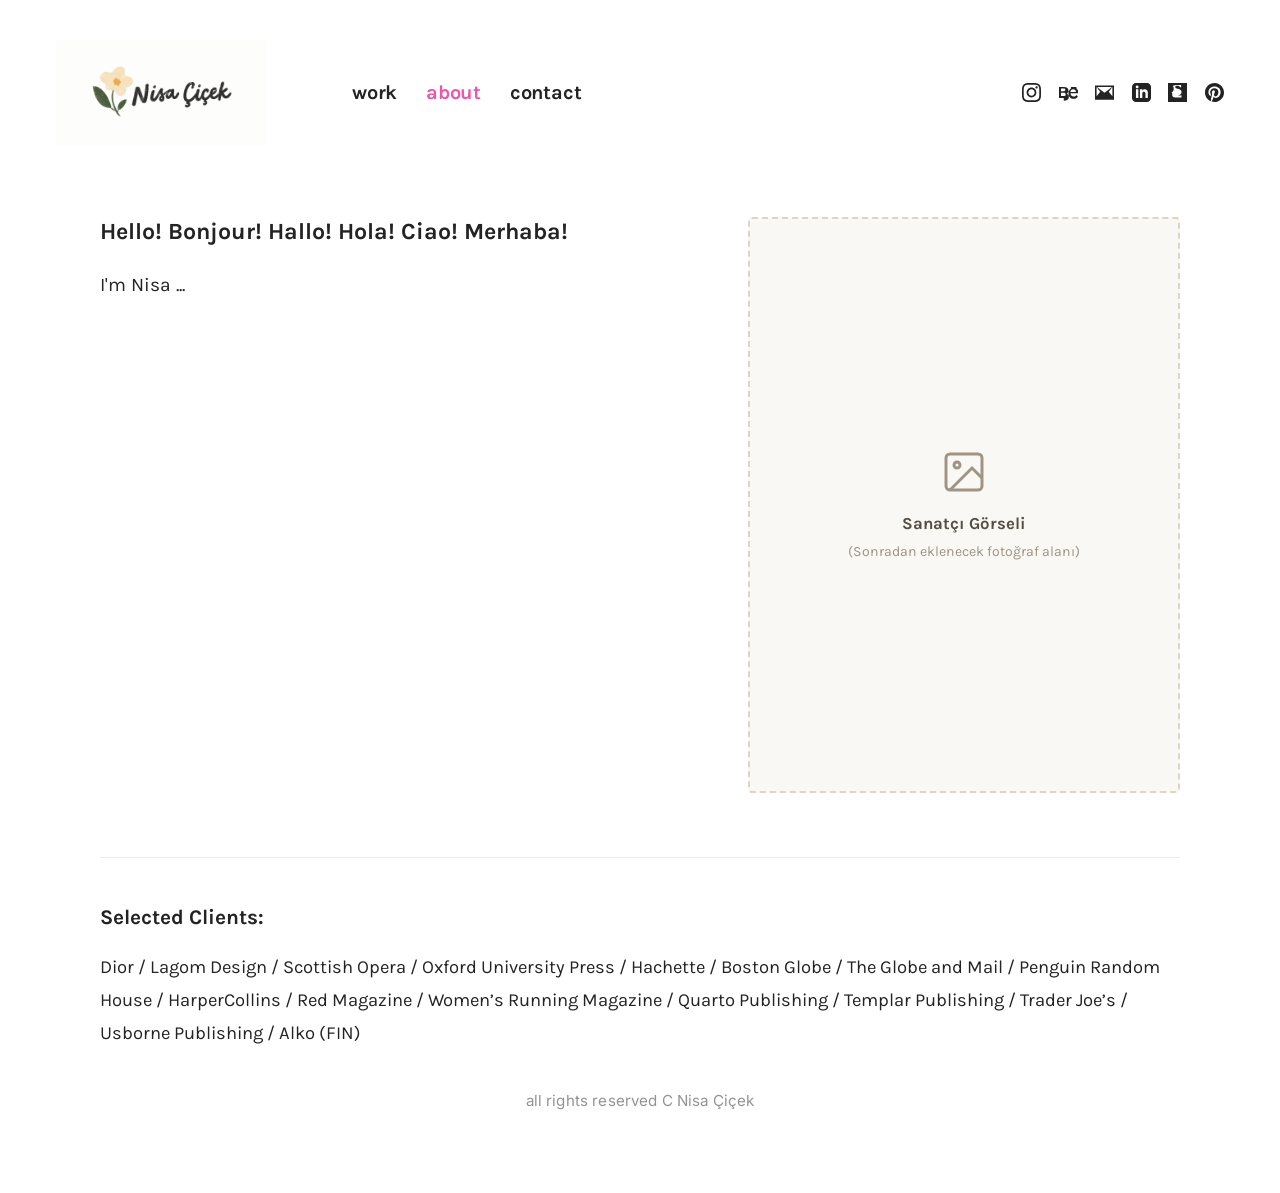
==== about.html @ bc559881 "Add files via upload" ====
<!DOCTYPE html>
<html lang="tr">
<head>
  <meta charset="UTF-8">
  <meta name="viewport" content="width=device-width, initial-scale=1.0">
  <title>About — Nisa Çiçek</title>
  <meta name="description" content="Nisa Çiçek — Hakkında. Sanatçı biyografisi ve referanslar.">
  <link rel="icon" type="image/png" href="assets/images/logo.png">
  <link rel="stylesheet" href="css/style.css">
</head>
<body>

  <div class="site-wrapper">
    <!-- Header -->
    <header class="site-header">
      <!-- Left: Logo -->
      <a href="index.html" class="site-logo" aria-label="Nisa Çiçek Ana Sayfa">
        <img src="assets/images/logo.png" alt="Nisa Çiçek" width="220" height="110">
      </a>

      <!-- Middle: Navigation -->
      <nav class="site-nav" aria-label="Ana Menü">
        <ul class="nav-links">
          <li><a href="index.html">work</a></li>
          <li><a href="about.html" class="active">about</a></li>
          <li><a href="contact.html">contact</a></li>
        </ul>
      </nav>

      <!-- Right: Social Icons -->
      <div class="site-social" aria-label="Sosyal Medya ve İletişim">
        <a href="https://www.instagram.com/" target="_blank" rel="noopener noreferrer" class="social-icon-link" aria-label="Instagram">
          <svg viewBox="0 0 24 24"><path d="M12 2.163c3.204 0 3.584.012 4.85.07 3.252.148 4.771 1.691 4.919 4.919.058 1.265.069 1.645.069 4.849 0 3.205-.012 3.584-.069 4.849-.149 3.225-1.664 4.771-4.919 4.919-1.266.058-1.644.07-4.85.07-3.204 0-3.584-.012-4.849-.07-3.26-.149-4.771-1.699-4.919-4.92-.058-1.265-.07-1.644-.07-4.849 0-3.204.013-3.583.07-4.849.149-3.227 1.664-4.771 4.919-4.919 1.266-.057 1.645-.069 4.849-.069zm0-2.163c-3.259 0-3.667.014-4.947.072-4.358.2-6.78 2.618-6.98 6.98-.059 1.281-.073 1.689-.073 4.948 0 3.259.014 3.668.072 4.948.2 4.358 2.618 6.78 6.98 6.98 1.281.058 1.689.072 4.948.072 3.259 0 3.668-.014 4.948-.072 4.354-.2 6.782-2.618 6.979-6.98.059-1.28.073-1.689.073-4.948 0-3.259-.014-3.667-.072-4.947-.196-4.354-2.617-6.78-6.979-6.98-1.281-.059-1.69-.073-4.949-.073zm0 5.838c-3.403 0-6.162 2.759-6.162 6.162s2.759 6.163 6.162 6.163 6.162-2.759 6.162-6.163c0-3.403-2.759-6.162-6.162-6.162zm0 10.162c-2.209 0-4-1.79-4-4 0-2.209 1.791-4 4-4s4 1.791 4 4c0 2.21-1.791 4-4 4zm6.406-11.845c-.796 0-1.441.645-1.441 1.44s.645 1.44 1.441 1.44c.795 0 1.439-.645 1.439-1.44s-.644-1.44-1.439-1.44z"/></svg>
        </a>
        <a href="https://www.behance.net/" target="_blank" rel="noopener noreferrer" class="social-icon-link" aria-label="Behance">
          <svg viewBox="0 0 24 24"><path d="M22 7h-7v-2h7v2zm1.726 10c-.442 1.297-2.029 3-5.101 3-4.357 0-6.625-2.909-6.625-6.839 0-4.043 2.508-7.161 6.61-7.161 4.298 0 6.012 3.087 5.616 6.84h-9.742c.078 2.053 1.343 4.27 4.142 4.27 1.724 0 3.003-.836 3.618-1.92l1.482 1.81zm-9.352-5.719h6.994c-.08-1.849-1.127-3.328-3.376-3.328-2.185 0-3.371 1.464-3.618 3.328zm-8.374 7.719h-6v-14h6.059c4.255 0 5.941 2.21 5.941 4.673 0 1.62-.841 3.12-2.348 3.844 1.956.657 2.848 2.378 2.848 4.298 0 2.943-2.31 4.685-6.5 4.685zm-3.5-8.5h3.1c1.558 0 2.4-.761 2.4-1.9 0-1.229-.877-1.8-2.4-1.8h-3.1v3.7zm0 6h3.411c1.653 0 2.589-.785 2.589-2.1 0-1.428-1.01-2.1-2.611-2.1h-3.389v4.2z"/></svg>
        </a>
        <a href="mailto:art.nisacicek@gmail.com" class="social-icon-link" aria-label="E-posta">
          <svg viewBox="0 0 24 24"><path d="M0 3v18h24v-18h-24zm6.623 7.929l-4.623 5.712v-11.451l4.623 5.739zm-4.083-5.929h18.92l-9.46 7.42-9.46-7.42zm14.837 5.918l4.623-5.728v11.452l-4.623-5.724zm-1.456 1.155l-3.921 3.079-3.921-3.079-4.839 5.996h17.52l-4.839-5.996z"/></svg>
        </a>
        <a href="https://www.linkedin.com/" target="_blank" rel="noopener noreferrer" class="social-icon-link" aria-label="LinkedIn">
          <svg viewBox="0 0 24 24"><path d="M19 0h-14c-2.761 0-5 2.239-5 5v14c0 2.761 2.239 5 5 5h14c2.762 0 5-2.239 5-5v-14c0-2.761-2.238-5-5-5zm-11 19h-3v-11h3v11zm-1.5-12.268c-.966 0-1.75-.79-1.75-1.764s.784-1.764 1.75-1.764 1.75.79 1.75 1.764-.783 1.764-1.75 1.764zm13.5 12.268h-3v-5.604c0-3.368-4-3.113-4 0v5.604h-3v-11h3v1.765c1.396-2.586 7-2.777 7 2.476v6.759z"/></svg>
        </a>
        <a href="https://www.etsy.com/" target="_blank" rel="noopener noreferrer" class="social-icon-link" aria-label="Etsy">
          <svg viewBox="0 0 24 24"><path d="M0 0v24h24v-24h-24zm17.587 18.064c-1.396.28-3.649.337-5.597.337-3.916 0-5.833-.674-6.395-2.079-.168-.45-.168-.787-.168-1.91 0-.955-.056-1.742-.45-2.022l-.562-.45 1.18-.787c1.349-.899 1.63-2.079 1.63-3.764 0-1.573-.281-2.472-.674-3.034l-.45-.618 1.18-.45c.843-.337 1.966-.562 3.315-.674 1.404-.112 3.371-.168 5.787-.168l.225 3.034h-1.461c-.618-1.573-1.685-1.966-3.371-1.966-.787 0-1.461.112-1.91.337-.45.225-.674.674-.674 1.292 0 .955.562 1.461 1.742 1.798l2.697.787c2.303.674 3.483 1.91 3.483 3.764 0 2.247-1.685 3.764-4.551 4.27 1.63.169 3.09.112 4.494-.281l-.056 2.651z"/></svg>
        </a>
        <a href="https://www.pinterest.com/" target="_blank" rel="noopener noreferrer" class="social-icon-link" aria-label="Pinterest">
          <svg viewBox="0 0 24 24"><path d="M12 0c-6.627 0-12 5.372-12 12 0 5.084 3.163 9.426 7.627 11.174-.105-.949-.2-2.405.042-3.441.218-.937 1.407-5.965 1.407-5.965s-.359-.719-.359-1.782c0-1.668.967-2.914 2.171-2.914 1.023 0 1.518.769 1.518 1.69 0 1.029-.655 2.568-.994 3.995-.283 1.194.599 2.169 1.777 2.169 2.133 0 3.772-2.249 3.772-5.495 0-2.873-2.064-4.882-5.012-4.882-3.414 0-5.418 2.561-5.418 5.207 0 1.031.397 2.138.893 2.738.098.119.112.224.083.345-.09.375-.291 1.199-.332 1.357-.053.211-.174.256-.402.155-1.499-.696-2.435-2.883-2.435-4.643 0-3.785 2.75-7.262 7.929-7.262 4.163 0 7.398 2.967 7.398 6.931 0 4.136-2.607 7.464-6.227 7.464-1.216 0-2.359-.631-2.75-1.378l-.748 2.853c-.271 1.043-1.002 2.35-1.492 3.146 1.124.347 2.317.535 3.554.535 6.627 0 12-5.373 12-12 0-6.628-5.373-12-12-12z"/></svg>
        </a>

        <button class="mobile-menu-btn" aria-label="Menüyü Aç/Kapat" aria-expanded="false">
          <svg viewBox="0 0 24 24"><path d="M3 18h18v-2h-18v2zm0-5h18v-2h-18v2zm0-7v2h18v-2h-18z"/></svg>
        </button>
      </div>
    </header>

    <!-- About Section -->
    <main class="about-section">
      <div class="about-grid">
        <!-- Left: Bio & Intro Text -->
        <div class="about-content">
          <h1 class="about-greeting">Hello! Bonjour! Hallo! Hola! Ciao! Merhaba!</h1>
          
          <p>I'm Nisa ...</p>
          
          <!-- Bu alanı istediğiniz zaman kolayca genişletebilir ve detaylandırabilirsiniz -->
          <p style="color: #666; font-style: italic;">
            <!-- [Sanatçı biyografisi, eğitim geçmişi ve sanat anlayışı bu alana eklenecektir.] -->
          </p>
        </div>

        <!-- Right: Artist Photo Placeholder -->
        <div class="about-image-wrapper">
          <div class="about-image-placeholder">
            <svg viewBox="0 0 24 24" fill="none" stroke="currentColor" stroke-width="1.5">
              <rect x="3" y="3" width="18" height="18" rx="2" ry="2"/>
              <circle cx="8.5" cy="8.5" r="1.5"/>
              <polyline points="21 15 16 10 5 21"/>
            </svg>
            <span class="primary-note">Sanatçı Görseli</span>
            <span class="sub-note">(Sonradan eklenecek fotoğraf alanı)</span>
          </div>
        </div>
      </div>

      <!-- Selected Clients -->
      <section class="clients-section">
        <h2>Selected Clients:</h2>
        <p class="clients-list">
          Dior / Lagom Design / Scottish Opera / Oxford University Press / Hachette / Boston Globe / The Globe and Mail / Penguin Random House / HarperCollins / Red Magazine / Women’s Running Magazine / Quarto Publishing / Templar Publishing / Trader Joe’s / Usborne Publishing / Alko (FIN)
        </p>
      </section>
    </main>

    <!-- Footer -->
    <footer class="site-footer">
      <small>all rights reserved C Nisa Çiçek</small>
    </footer>
  </div>

  <script src="js/main.js"></script>
</body>
</html>
---- css/style.css ----
/* ==========================================================================
   Nisa Çiçek - Art & Exhibition Portfolio
   Inspired by and formatted to match essillustration aesthetic
   ========================================================================== */

@import url('https://fonts.googleapis.com/css2?family=Inter:wght@300;400;500&family=Karla:ital,wght@0,300;0,400;0,500;0,600;0,700;0,800;1,400;1,700&display=swap');

:root {
  --font-main: 'Karla', -apple-system, BlinkMacSystemFont, "Segoe UI", Roboto, sans-serif;
  --font-secondary: 'Inter', -apple-system, BlinkMacSystemFont, sans-serif;
  --color-text: #232323;
  --color-text-muted: #939393;
  --color-accent-pink: rgb(233, 88, 171); /* Exact essillustration accent pink */
  --color-overlay-cream: rgba(249, 241, 227, 0.85); /* Exact warm cream hover overlay */
  --color-bg: #ffffff;
  --site-max-width: 1380px;
}

/* Reset & Box Sizing */
*, *::before, *::after {
  box-sizing: border-box;
  margin: 0;
  padding: 0;
}

html {
  font-size: 16px;
  -webkit-font-smoothing: antialiased;
  -moz-osx-font-smoothing: grayscale;
  scroll-behavior: smooth;
}

body {
  background-color: var(--color-bg);
  color: var(--color-text);
  font-family: var(--font-main);
  min-height: 100vh;
  display: flex;
  flex-direction: column;
  line-height: 1.4;
}

a {
  color: inherit;
  text-decoration: none;
  transition: color 0.2s ease, opacity 0.2s ease;
}

/* Layout Container */
.site-wrapper {
  width: 100%;
  max-width: var(--site-max-width);
  margin: 0 auto;
  padding: 2.5rem 3.5rem 3rem 3.5rem;
  flex: 1 0 auto;
  display: flex;
  flex-direction: column;
}

/* ==========================================================================
   Header & Navigation
   ========================================================================== */
.site-header {
  display: grid;
  grid-template-columns: 240px 1fr auto;
  align-items: center;
  gap: 2rem;
  padding-bottom: 3.5rem;
  position: relative;
}

/* Logo */
.site-logo {
  display: inline-flex;
  align-items: center;
}

.site-logo img {
  max-width: 210px;
  height: auto;
  display: block;
  transition: opacity 0.2s ease;
}

.site-logo:hover img {
  opacity: 0.88;
}

/* Main Navigation */
.site-nav {
  display: flex;
  align-items: center;
  padding-left: 1.5rem;
}

.nav-links {
  list-style: none;
  display: flex;
  align-items: center;
  gap: 1.8rem;
}

.nav-links li a {
  font-family: var(--font-main);
  font-size: 1.25rem;
  font-weight: 700;
  color: var(--color-text);
  text-transform: lowercase;
  letter-spacing: -0.01em;
  position: relative;
  transition: color 0.2s ease;
}

/* Hover and Active State Pink Color */
.nav-links li a:hover,
.nav-links li a.active {
  color: var(--color-accent-pink);
  font-weight: 700;
}

/* Social Icons */
.site-social {
  display: flex;
  align-items: center;
  gap: 1.1rem;
}

.social-icon-link {
  display: inline-flex;
  align-items: center;
  justify-content: center;
  color: var(--color-text);
  transition: transform 0.2s ease, color 0.2s ease;
  line-height: 1;
}

.social-icon-link svg {
  width: 19px;
  height: 19px;
  fill: currentColor;
  transition: fill 0.2s ease;
}

.social-icon-link:hover {
  color: var(--color-accent-pink);
}

.social-icon-link:hover svg {
  fill: var(--color-accent-pink);
}

/* Mobile Toggle */
.mobile-menu-btn {
  display: none;
  background: none;
  border: none;
  cursor: pointer;
  padding: 0.5rem;
  color: var(--color-text);
}

.mobile-menu-btn svg {
  width: 26px;
  height: 26px;
  fill: currentColor;
}

/* ==========================================================================
   Work / Gallery (Masonry Puzzle Grid)
   ========================================================================== */
.gallery-section {
  width: 100%;
  flex: 1 0 auto;
}

.thumbnails-grid {
  column-count: 3;
  column-gap: 1.8rem;
  width: 100%;
}

.thumbnail-item {
  break-inside: avoid;
  margin-bottom: 1.8rem;
  position: relative;
  overflow: hidden;
  display: block;
  cursor: pointer;
}

.thumbnail-link {
  position: relative;
  display: block;
  width: 100%;
  overflow: hidden;
  background-color: #fafafa;
}

.thumb-image {
  width: 100%;
  display: block;
}

.thumb-image img {
  width: 100%;
  height: auto;
  display: block;
  vertical-align: middle;
  transition: transform 0.35s ease;
}

/* Artwork Title Overlay on Hover (Matching essillustration) */
.thumbnail-item .thumbnail-overlay {
  background-color: var(--color-overlay-cream);
  position: absolute;
  top: 0;
  left: 0;
  right: 0;
  bottom: 0;
  z-index: 10;
  display: flex;
  align-items: center;
  justify-content: center;
  padding: 1.5rem;
  opacity: 0;
  transition: opacity 0.25s ease;
  pointer-events: none;
}

.thumbnail-overlay span {
  font-family: var(--font-main);
  font-weight: 700;
  font-size: 1.25rem;
  color: var(--color-text);
  text-align: center;
  line-height: 1.25;
}

.thumbnail-item:hover .thumbnail-overlay {
  opacity: 1;
}

.thumbnail-item:hover .thumb-image img {
  transform: scale(1.015);
}

/* ==========================================================================
   About Page Layout
   ========================================================================== */
.about-section {
  max-width: 1080px;
  margin: 0 auto;
  width: 100%;
  padding-top: 1rem;
}

.about-grid {
  display: grid;
  grid-template-columns: 1.15fr 0.85fr;
  gap: 4rem;
  align-items: start;
  margin-bottom: 4rem;
}

.about-content {
  font-family: var(--font-main);
  font-size: 1.2rem;
  line-height: 1.6;
  color: var(--color-text);
}

.about-content .about-greeting {
  font-size: 1.45rem;
  font-weight: 700;
  color: var(--color-text);
  margin-bottom: 1.4rem;
  line-height: 1.3;
}

.about-content p {
  margin-bottom: 1.3rem;
}

.about-image-wrapper {
  position: relative;
  width: 100%;
}

.about-image-placeholder {
  width: 100%;
  aspect-ratio: 3 / 4;
  background-color: #faf8f5;
  border: 2px dashed #ded4c5;
  border-radius: 4px;
  display: flex;
  flex-direction: column;
  align-items: center;
  justify-content: center;
  padding: 2rem;
  text-align: center;
  color: #8c8273;
  transition: border-color 0.2s ease, background-color 0.2s ease;
}

.about-image-placeholder svg {
  width: 48px;
  height: 48px;
  stroke: #a09584;
  margin-bottom: 1rem;
}

.about-image-placeholder span.primary-note {
  font-weight: 700;
  font-size: 1.05rem;
  margin-bottom: 0.4rem;
  color: #554e44;
}

.about-image-placeholder span.sub-note {
  font-size: 0.88rem;
  color: #9d9282;
}

/* Selected Clients */
.clients-section {
  border-top: 1px solid rgba(0, 0, 0, 0.08);
  padding-top: 2.8rem;
  margin-top: 1.5rem;
}

.clients-section h2 {
  font-family: var(--font-main);
  font-size: 1.3rem;
  font-weight: 700;
  margin-bottom: 1.2rem;
  color: var(--color-text);
}

.clients-list {
  font-family: var(--font-main);
  font-size: 1.15rem;
  line-height: 1.8;
  color: var(--color-text);
}

/* ==========================================================================
   Contact Page Layout
   ========================================================================== */
.contact-section {
  max-width: 820px;
  margin: 0 auto;
  width: 100%;
  text-align: center;
  padding: 4rem 1.5rem 3rem 1.5rem;
}

.contact-intro {
  font-family: var(--font-main);
  font-size: 1.35rem;
  line-height: 1.6;
  color: var(--color-text);
  margin-bottom: 2rem;
  max-width: 680px;
  margin-left: auto;
  margin-right: auto;
}

.contact-email {
  font-family: var(--font-main);
  font-size: 1.65rem;
  font-weight: 700;
  margin-bottom: 4.5rem;
}

.contact-email a {
  color: var(--color-text);
  transition: color 0.2s ease;
}

.contact-email a:hover {
  color: var(--color-accent-pink);
}

.contact-illustration {
  margin: 0 auto 3rem auto;
  max-width: 220px;
  display: block;
}

.contact-illustration img {
  width: 100%;
  height: auto;
  display: block;
  margin: 0 auto;
}

/* ==========================================================================
   Footer
   ========================================================================== */
.site-footer {
  width: 100%;
  padding: 2.5rem 1rem 2rem 1rem;
  text-align: center;
  margin-top: auto;
}

.site-footer small {
  font-family: var(--font-secondary);
  font-size: 0.95rem;
  font-weight: 400;
  color: var(--color-text-muted);
  letter-spacing: 0.01em;
}

/* ==========================================================================
   Lightbox Modal for Artwork Detail
   ========================================================================== */
.lightbox-modal {
  position: fixed;
  top: 0;
  left: 0;
  width: 100%;
  height: 100%;
  background: rgba(255, 255, 255, 0.96);
  z-index: 1000;
  display: none;
  align-items: center;
  justify-content: center;
  padding: 2.5rem;
  opacity: 0;
  transition: opacity 0.25s ease;
}

.lightbox-modal.active {
  display: flex;
  opacity: 1;
}

.lightbox-content {
  position: relative;
  max-width: 90vw;
  max-height: 90vh;
  display: flex;
  flex-direction: column;
  align-items: center;
  justify-content: center;
}

.lightbox-image {
  max-width: 85vw;
  max-height: 78vh;
  object-fit: contain;
  box-shadow: 0 10px 30px rgba(0, 0, 0, 0.08);
}

.lightbox-caption {
  margin-top: 1.2rem;
  font-family: var(--font-main);
  font-weight: 700;
  font-size: 1.25rem;
  color: var(--color-text);
  text-align: center;
}

.lightbox-close {
  position: absolute;
  top: 1.5rem;
  right: 2rem;
  background: none;
  border: none;
  cursor: pointer;
  padding: 0.5rem;
  color: var(--color-text);
  font-size: 2rem;
  line-height: 1;
  transition: color 0.2s ease;
  z-index: 1010;
}

.lightbox-close:hover {
  color: var(--color-accent-pink);
}

.lightbox-nav {
  position: absolute;
  top: 50%;
  transform: translateY(-50%);
  background: none;
  border: none;
  cursor: pointer;
  padding: 1rem;
  color: var(--color-text);
  font-size: 2.2rem;
  line-height: 1;
  transition: color 0.2s ease;
  z-index: 1010;
}

.lightbox-nav:hover {
  color: var(--color-accent-pink);
}

.lightbox-nav.prev {
  left: 1.5rem;
}

.lightbox-nav.next {
  right: 1.5rem;
}

/* ==========================================================================
   Responsive Breakpoints
   ========================================================================== */
@media (max-width: 992px) {
  .site-wrapper {
    padding: 2rem 2rem 2.5rem 2rem;
  }

  .site-header {
    grid-template-columns: 200px 1fr auto;
    gap: 1.5rem;
    padding-bottom: 2.5rem;
  }

  .thumbnails-grid {
    column-count: 2;
    column-gap: 1.5rem;
  }

  .thumbnail-item {
    margin-bottom: 1.5rem;
  }

  .about-grid {
    grid-template-columns: 1fr;
    gap: 2.5rem;
  }
}

@media (max-width: 768px) {
  .site-wrapper {
    padding: 1.5rem 1.2rem;
  }

  .site-header {
    display: flex;
    flex-wrap: wrap;
    justify-content: space-between;
    align-items: center;
    gap: 1.2rem;
    padding-bottom: 2rem;
  }

  .site-logo img {
    max-width: 170px;
  }

  .mobile-menu-btn {
    display: block;
  }

  .site-nav {
    width: 100%;
    order: 3;
    padding-left: 0;
    display: none;
  }

  .site-nav.open {
    display: block;
  }

  .nav-links {
    flex-direction: column;
    align-items: flex-start;
    gap: 1rem;
    padding: 1rem 0;
    border-top: 1px solid rgba(0, 0, 0, 0.06);
    border-bottom: 1px solid rgba(0, 0, 0, 0.06);
  }

  .site-social {
    order: 2;
    gap: 0.85rem;
  }

  .social-icon-link svg {
    width: 17px;
    height: 17px;
  }

  .thumbnails-grid {
    column-count: 1;
  }

  .contact-intro {
    font-size: 1.2rem;
  }

  .contact-email {
    font-size: 1.35rem;
  }

  /* On mobile touch screens, overlay can also show artwork title cleanly below or touch tap */
  .thumbnail-overlay span {
    font-size: 1.1rem;
  }
}
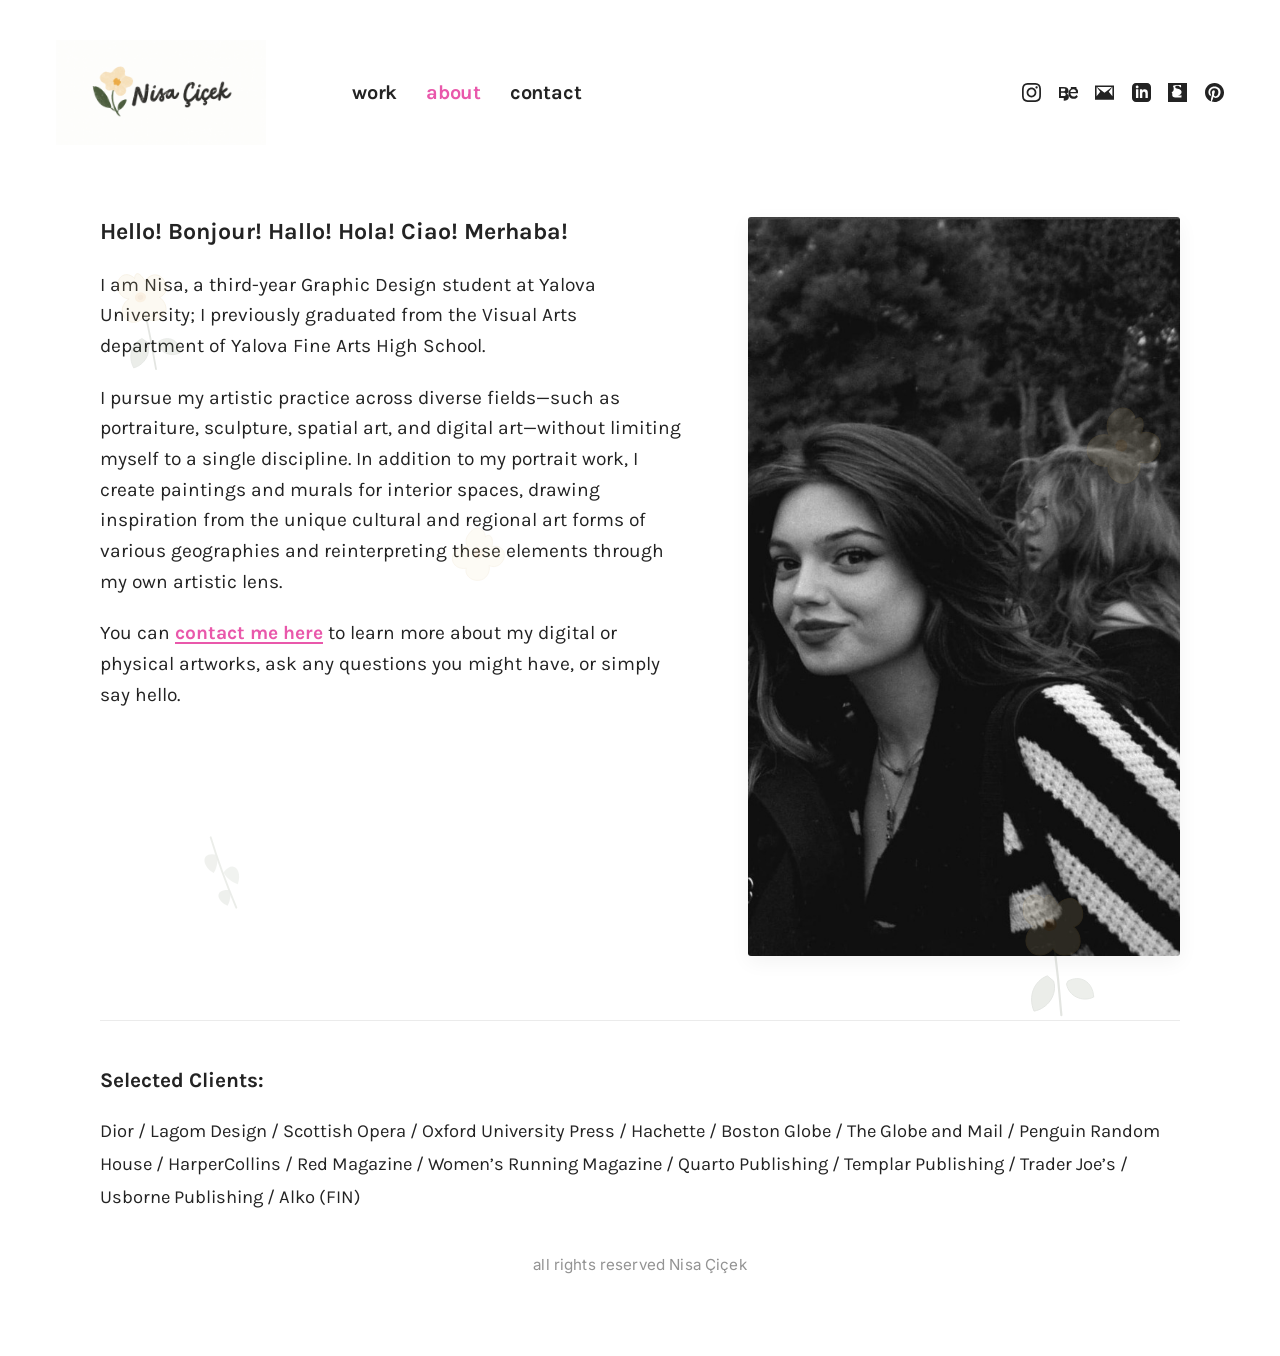
==== commit 25059d86: "Add files via upload" ====
--- a/about.html
+++ b/about.html
@@ -55,31 +55,31 @@
     </header>
 
     <!-- About Section -->
-    <main class="about-section">
+    <main class="about-section" style="position: relative; z-index: 1;">
+      <!-- Subtle artistic floral background motifs -->
+      <div class="floral-bg-container" aria-hidden="true">
+        <img src="assets/images/motif-flower-2.svg" alt="" class="flower-motif motif-about-1">
+        <img src="assets/images/motif-flower-1.svg" alt="" class="flower-motif motif-about-2">
+        <img src="assets/images/motif-flower-3.svg" alt="" class="flower-motif motif-about-3">
+        <img src="assets/images/motif-leaf.svg" alt="" class="flower-motif motif-about-4">
+        <img src="assets/images/motif-flower-2.svg" alt="" class="flower-motif motif-about-5">
+      </div>
+
       <div class="about-grid">
         <!-- Left: Bio & Intro Text -->
         <div class="about-content">
           <h1 class="about-greeting">Hello! Bonjour! Hallo! Hola! Ciao! Merhaba!</h1>
           
-          <p>I'm Nisa ...</p>
+          <p>I am Nisa, a third-year Graphic Design student at Yalova University; I previously graduated from the Visual Arts department of Yalova Fine Arts High School.</p>
           
-          <!-- Bu alanı istediğiniz zaman kolayca genişletebilir ve detaylandırabilirsiniz -->
-          <p style="color: #666; font-style: italic;">
-            <!-- [Sanatçı biyografisi, eğitim geçmişi ve sanat anlayışı bu alana eklenecektir.] -->
-          </p>
+          <p>I pursue my artistic practice across diverse fields—such as portraiture, sculpture, spatial art, and digital art—without limiting myself to a single discipline. In addition to my portrait work, I create paintings and murals for interior spaces, drawing inspiration from the unique cultural and regional art forms of various geographies and reinterpreting these elements through my own artistic lens.</p>
+          
+          <p>You can <a href="mailto:art.nisacicek@gmail.com" class="pink-link">contact me here</a> to learn more about my digital or physical artworks, ask any questions you might have, or simply say hello.</p>
         </div>
 
-        <!-- Right: Artist Photo Placeholder -->
+        <!-- Right: Artist Portrait Photo -->
         <div class="about-image-wrapper">
-          <div class="about-image-placeholder">
-            <svg viewBox="0 0 24 24" fill="none" stroke="currentColor" stroke-width="1.5">
-              <rect x="3" y="3" width="18" height="18" rx="2" ry="2"/>
-              <circle cx="8.5" cy="8.5" r="1.5"/>
-              <polyline points="21 15 16 10 5 21"/>
-            </svg>
-            <span class="primary-note">Sanatçı Görseli</span>
-            <span class="sub-note">(Sonradan eklenecek fotoğraf alanı)</span>
-          </div>
+          <img src="assets/images/nisa-portrait.jpg" alt="Nisa Çiçek" class="about-portrait-img">
         </div>
       </div>
 
@@ -94,7 +94,7 @@
 
     <!-- Footer -->
     <footer class="site-footer">
-      <small>all rights reserved C Nisa Çiçek</small>
+      <small>all rights reserved Nisa Çiçek</small>
     </footer>
   </div>
 
--- a/css/style.css
+++ b/css/style.css
@@ -281,44 +281,123 @@
   margin-bottom: 1.3rem;
 }
 
-.about-image-wrapper {
-  position: relative;
-  width: 100%;
-}
-
-.about-image-placeholder {
-  width: 100%;
-  aspect-ratio: 3 / 4;
-  background-color: #faf8f5;
-  border: 2px dashed #ded4c5;
-  border-radius: 4px;
-  display: flex;
-  flex-direction: column;
-  align-items: center;
-  justify-content: center;
-  padding: 2rem;
-  text-align: center;
-  color: #8c8273;
-  transition: border-color 0.2s ease, background-color 0.2s ease;
-}
-
-.about-image-placeholder svg {
-  width: 48px;
-  height: 48px;
-  stroke: #a09584;
-  margin-bottom: 1rem;
-}
-
-.about-image-placeholder span.primary-note {
-  font-weight: 700;
-  font-size: 1.05rem;
-  margin-bottom: 0.4rem;
-  color: #554e44;
-}
-
-.about-image-placeholder span.sub-note {
-  font-size: 0.88rem;
-  color: #9d9282;
+.about-portrait-img {
+  width: 100%;
+  max-width: 440px;
+  height: auto;
+  display: block;
+  border-radius: 3px;
+  box-shadow: 0 6px 20px rgba(0, 0, 0, 0.05);
+  margin-left: auto;
+}
+
+.pink-link {
+  color: var(--color-accent-pink);
+  font-weight: 700;
+  text-decoration: underline;
+  text-underline-offset: 3px;
+  text-decoration-thickness: 1.5px;
+  transition: opacity 0.2s ease;
+}
+
+.pink-link:hover {
+  opacity: 0.8;
+}
+
+/* ==========================================================================
+   Floral Background Motifs (Subtle, Artistic & Translucent)
+   ========================================================================== */
+.floral-bg-container {
+  position: absolute;
+  top: 0;
+  left: 0;
+  width: 100%;
+  height: 100%;
+  pointer-events: none;
+  overflow: hidden;
+  z-index: 0;
+}
+
+.flower-motif {
+  position: absolute;
+  pointer-events: none;
+  opacity: 0.15;
+  user-select: none;
+}
+
+/* Placements for About page */
+.motif-about-1 {
+  top: 60px;
+  left: 10px;
+  width: 85px;
+  transform: rotate(-15deg);
+}
+
+.motif-about-2 {
+  top: 320px;
+  left: 32%;
+  width: 65px;
+  opacity: 0.11;
+  transform: rotate(22deg);
+}
+
+.motif-about-3 {
+  top: 200px;
+  right: 15px;
+  width: 90px;
+  transform: rotate(30deg);
+}
+
+.motif-about-4 {
+  top: 620px;
+  left: 8%;
+  width: 75px;
+  opacity: 0.12;
+  transform: rotate(-20deg);
+}
+
+.motif-about-5 {
+  top: 680px;
+  right: 6%;
+  width: 105px;
+  transform: rotate(-10deg);
+}
+
+/* Placements for Contact page */
+.motif-contact-1 {
+  top: 80px;
+  left: 6%;
+  width: 95px;
+  transform: rotate(-15deg);
+}
+
+.motif-contact-2 {
+  top: 90px;
+  right: 7%;
+  width: 85px;
+  transform: rotate(25deg);
+}
+
+.motif-contact-3 {
+  top: 240px;
+  left: 50%;
+  transform: translateX(-50%) rotate(5deg);
+  width: 75px;
+  opacity: 0.09;
+}
+
+.motif-contact-4 {
+  bottom: 120px;
+  left: 8%;
+  width: 110px;
+  transform: rotate(-22deg);
+}
+
+.motif-contact-5 {
+  bottom: 140px;
+  right: 8%;
+  width: 75px;
+  transform: rotate(18deg);
 }
 
 /* Selected Clients */
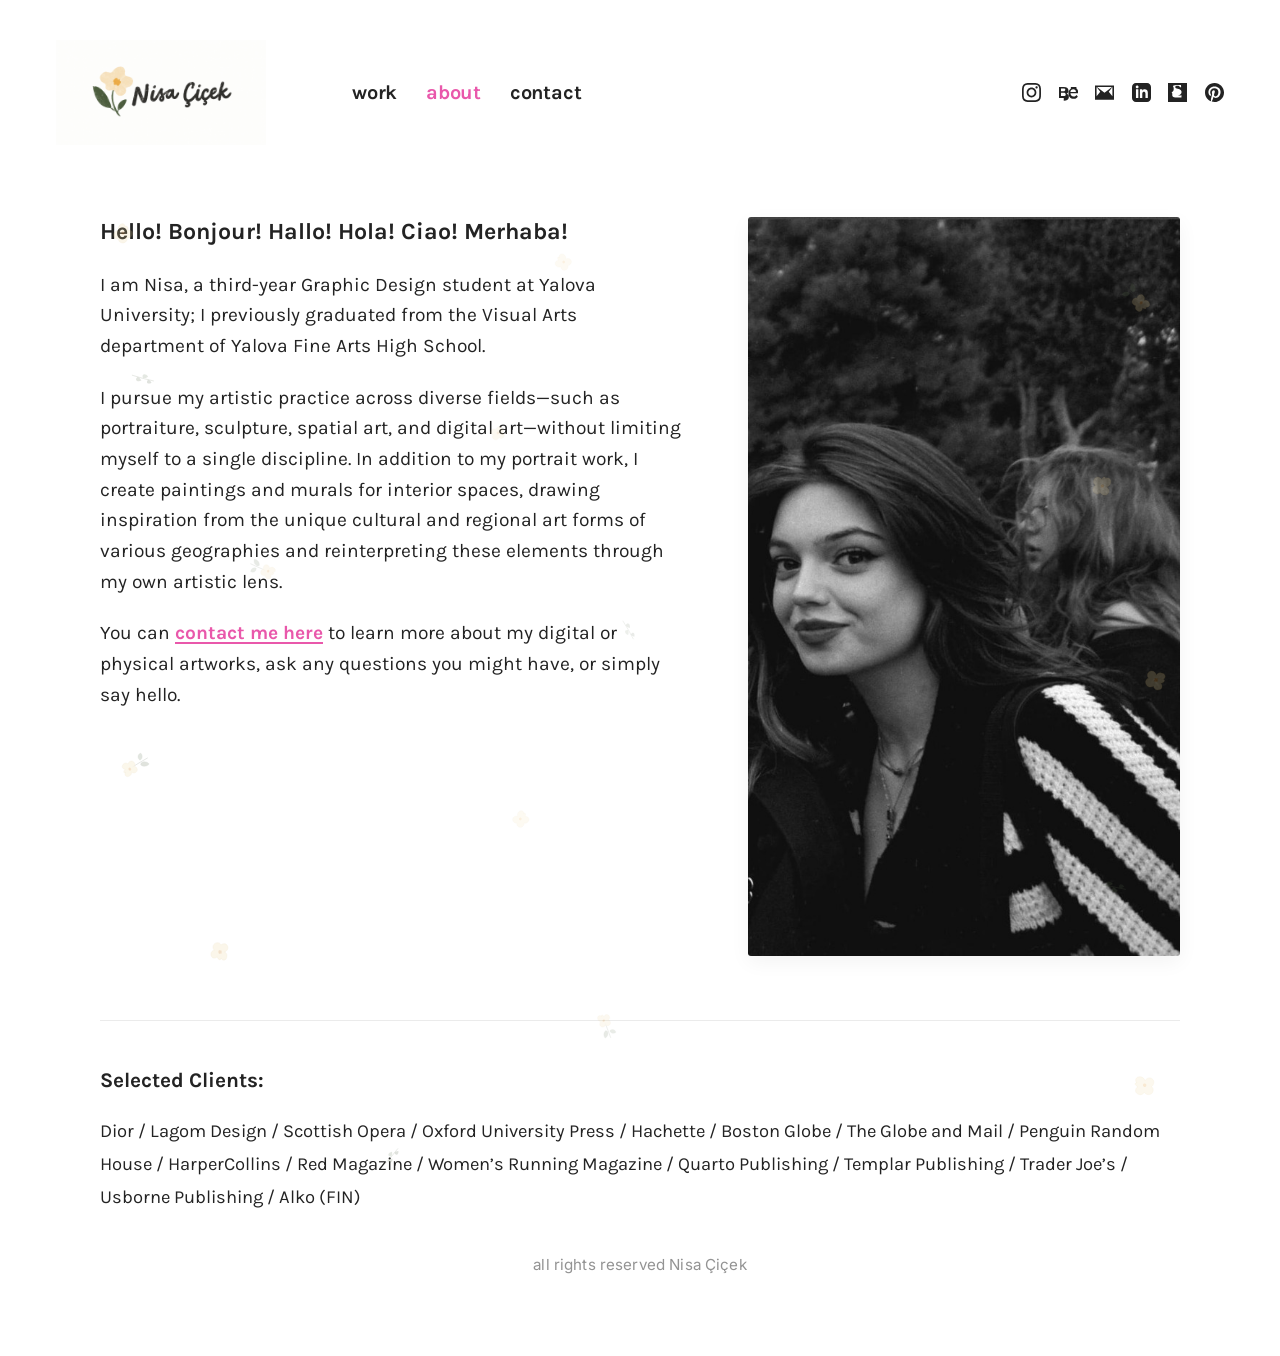
==== commit 24e6d432: "Add files via upload" ====
--- a/about.html
+++ b/about.html
@@ -56,13 +56,24 @@
 
     <!-- About Section -->
     <main class="about-section" style="position: relative; z-index: 1;">
-      <!-- Subtle artistic floral background motifs -->
+      <!-- Subtle artistic miniature floral background motifs (dainty, scattered) -->
       <div class="floral-bg-container" aria-hidden="true">
-        <img src="assets/images/motif-flower-2.svg" alt="" class="flower-motif motif-about-1">
-        <img src="assets/images/motif-flower-1.svg" alt="" class="flower-motif motif-about-2">
-        <img src="assets/images/motif-flower-3.svg" alt="" class="flower-motif motif-about-3">
-        <img src="assets/images/motif-leaf.svg" alt="" class="flower-motif motif-about-4">
-        <img src="assets/images/motif-flower-2.svg" alt="" class="flower-motif motif-about-5">
+        <img src="assets/images/motif-flower-1.svg" alt="" class="flower-motif motif-ab-1">
+        <img src="assets/images/motif-flower-3.svg" alt="" class="flower-motif motif-ab-2">
+        <img src="assets/images/motif-flower-2.svg" alt="" class="flower-motif motif-ab-3">
+        <img src="assets/images/motif-leaf.svg" alt="" class="flower-motif motif-ab-4">
+        <img src="assets/images/motif-flower-1.svg" alt="" class="flower-motif motif-ab-5">
+        <img src="assets/images/motif-flower-3.svg" alt="" class="flower-motif motif-ab-6">
+        <img src="assets/images/motif-flower-2.svg" alt="" class="flower-motif motif-ab-7">
+        <img src="assets/images/motif-leaf.svg" alt="" class="flower-motif motif-ab-8">
+        <img src="assets/images/motif-flower-1.svg" alt="" class="flower-motif motif-ab-9">
+        <img src="assets/images/motif-flower-2.svg" alt="" class="flower-motif motif-ab-10">
+        <img src="assets/images/motif-flower-3.svg" alt="" class="flower-motif motif-ab-11">
+        <img src="assets/images/motif-leaf.svg" alt="" class="flower-motif motif-ab-12">
+        <img src="assets/images/motif-flower-1.svg" alt="" class="flower-motif motif-ab-13">
+        <img src="assets/images/motif-flower-2.svg" alt="" class="flower-motif motif-ab-14">
+        <img src="assets/images/motif-flower-3.svg" alt="" class="flower-motif motif-ab-15">
+        <img src="assets/images/motif-leaf.svg" alt="" class="flower-motif motif-ab-16">
       </div>
 
       <div class="about-grid">
--- a/css/style.css
+++ b/css/style.css
@@ -305,12 +305,14 @@
 }
 
 /* ==========================================================================
-   Floral Background Motifs (Subtle, Artistic & Translucent)
+   Floral Background Motifs (Subtle, Artistic & Translucent Mini-Flowers)
    ========================================================================== */
 .floral-bg-container {
   position: absolute;
   top: 0;
   left: 0;
+  right: 0;
+  bottom: 0;
   width: 100%;
   height: 100%;
   pointer-events: none;
@@ -321,84 +323,41 @@
 .flower-motif {
   position: absolute;
   pointer-events: none;
-  opacity: 0.15;
+  opacity: 0.24;
   user-select: none;
 }
 
-/* Placements for About page */
-.motif-about-1 {
-  top: 60px;
-  left: 10px;
-  width: 85px;
-  transform: rotate(-15deg);
-}
-
-.motif-about-2 {
-  top: 320px;
-  left: 32%;
-  width: 65px;
-  opacity: 0.11;
-  transform: rotate(22deg);
-}
-
-.motif-about-3 {
-  top: 200px;
-  right: 15px;
-  width: 90px;
-  transform: rotate(30deg);
-}
-
-.motif-about-4 {
-  top: 620px;
-  left: 8%;
-  width: 75px;
-  opacity: 0.12;
-  transform: rotate(-20deg);
-}
-
-.motif-about-5 {
-  top: 680px;
-  right: 6%;
-  width: 105px;
-  transform: rotate(-10deg);
-}
-
-/* Placements for Contact page */
-.motif-contact-1 {
-  top: 80px;
-  left: 6%;
-  width: 95px;
-  transform: rotate(-15deg);
-}
-
-.motif-contact-2 {
-  top: 90px;
-  right: 7%;
-  width: 85px;
-  transform: rotate(25deg);
-}
-
-.motif-contact-3 {
-  top: 240px;
-  left: 50%;
-  transform: translateX(-50%) rotate(5deg);
-  width: 75px;
-  opacity: 0.09;
-}
-
-.motif-contact-4 {
-  bottom: 120px;
-  left: 8%;
-  width: 110px;
-  transform: rotate(-22deg);
-}
-
-.motif-contact-5 {
-  bottom: 140px;
-  right: 8%;
-  width: 75px;
-  transform: rotate(18deg);
-}
+/* 16 Miniature scattered flowers for About page (dainty: 18px - 26px, reversed/inverted angles) */
+.motif-ab-1  { top: 2%;   left: 1%;   width: 24px; transform: rotate(20deg); }
+.motif-ab-2  { top: 5%;   left: 42%;  width: 20px; transform: rotate(-45deg) scaleX(-1); opacity: 0.16; }
+.motif-ab-3  { top: 8%;   right: 3%;  width: 26px; transform: rotate(135deg); }
+.motif-ab-4  { top: 16%;  left: 3%;   width: 22px; transform: rotate(-75deg); }
+.motif-ab-5  { top: 22%;  left: 36%;  width: 18px; transform: rotate(50deg); opacity: 0.15; }
+.motif-ab-6  { top: 27%;  right: 6%;  width: 25px; transform: rotate(-160deg) scaleY(-1); }
+.motif-ab-7  { top: 35%;  left: 14%;  width: 22px; transform: rotate(110deg); opacity: 0.18; }
+.motif-ab-8  { top: 41%;  left: 48%;  width: 20px; transform: rotate(-30deg) scaleX(-1); opacity: 0.16; }
+.motif-ab-9  { top: 46%;  right: 1%;  width: 26px; transform: rotate(85deg); }
+.motif-ab-10 { top: 54%;  left: 2%;   width: 24px; transform: rotate(-125deg); }
+.motif-ab-11 { top: 60%;  left: 38%;  width: 20px; transform: rotate(35deg); opacity: 0.17; }
+.motif-ab-12 { top: 66%;  right: 5%;  width: 25px; transform: rotate(-80deg) scaleX(-1); }
+.motif-ab-13 { top: 73%;  left: 10%;  width: 24px; transform: rotate(170deg); }
+.motif-ab-14 { top: 80%;  left: 46%;  width: 21px; transform: rotate(-25deg); opacity: 0.18; }
+.motif-ab-15 { top: 86%;  right: 2%;  width: 26px; transform: rotate(105deg) scaleY(-1); }
+.motif-ab-16 { top: 93%;  left: 26%;  width: 20px; transform: rotate(-140deg); }
+
+/* 12 Miniature scattered flowers for Contact page */
+.motif-ct-1  { top: 6%;   left: 4%;   width: 24px; transform: rotate(-25deg); }
+.motif-ct-2  { top: 10%;  right: 6%;  width: 22px; transform: rotate(120deg) scaleX(-1); }
+.motif-ct-3  { top: 22%;  left: 15%;  width: 19px; transform: rotate(45deg); opacity: 0.16; }
+.motif-ct-4  { top: 26%;  right: 18%; width: 20px; transform: rotate(-135deg); opacity: 0.16; }
+.motif-ct-5  { top: 38%;  left: 8%;   width: 25px; transform: rotate(-70deg) scaleY(-1); }
+.motif-ct-6  { top: 42%;  right: 8%;  width: 24px; transform: rotate(80deg); }
+.motif-ct-7  { top: 56%;  left: 20%;  width: 21px; transform: rotate(155deg); opacity: 0.18; }
+.motif-ct-8  { top: 60%;  right: 16%; width: 22px; transform: rotate(-40deg) scaleX(-1); opacity: 0.18; }
+.motif-ct-9  { top: 74%;  left: 6%;   width: 26px; transform: rotate(100deg); }
+.motif-ct-10 { top: 78%;  right: 5%;  width: 25px; transform: rotate(-110deg); }
+.motif-ct-11 { top: 88%;  left: 32%;  width: 20px; transform: rotate(30deg); opacity: 0.17; }
+.motif-ct-12 { top: 92%;  right: 34%; width: 22px; transform: rotate(-150deg) scaleY(-1); opacity: 0.17; }
 
 /* Selected Clients */
 .clients-section {
